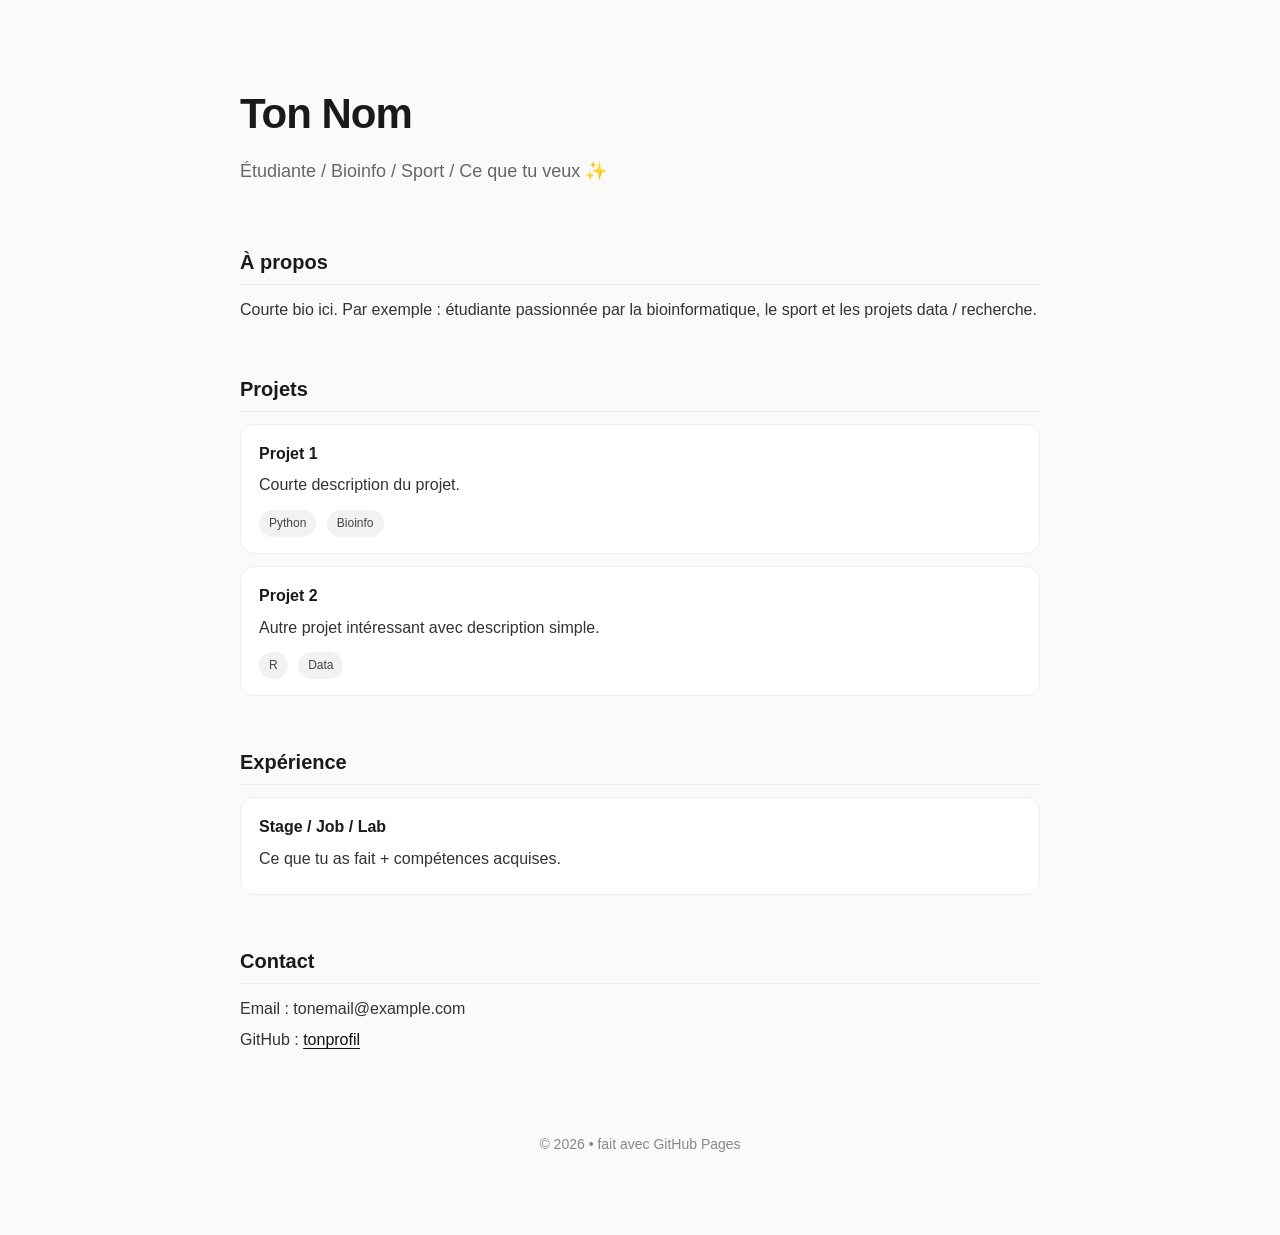
==== index.html @ edbd8e19 "start" ====
<!DOCTYPE html>
<html lang="fr">
<head>
  <meta charset="UTF-8" />
  <meta name="viewport" content="width=device-width, initial-scale=1.0"/>
  <title>Mon Portfolio</title>

  <style>
    body {
      margin: 0;
      font-family: -apple-system, BlinkMacSystemFont, "Helvetica Neue", Arial, sans-serif;
      background: #fafafa;
      color: #1a1a1a;
      line-height: 1.6;
    }

    .container {
      max-width: 800px;
      margin: 0 auto;
      padding: 80px 20px;
    }

    header {
      margin-bottom: 60px;
    }

    h1 {
      font-size: 42px;
      font-weight: 600;
      margin: 0;
      letter-spacing: -1px;
    }

    .subtitle {
      color: #666;
      margin-top: 10px;
      font-size: 18px;
    }

    section {
      margin-bottom: 50px;
    }

    h2 {
      font-size: 20px;
      font-weight: 600;
      margin-bottom: 12px;
      border-bottom: 1px solid #eee;
      padding-bottom: 6px;
    }

    p {
      margin: 6px 0;
      color: #333;
    }

    .card {
      background: white;
      border: 1px solid #eee;
      border-radius: 14px;
      padding: 16px 18px;
      margin-bottom: 12px;
    }

    .tag {
      display: inline-block;
      font-size: 12px;
      padding: 4px 10px;
      border-radius: 999px;
      background: #f2f2f2;
      margin-right: 6px;
      margin-top: 6px;
      color: #444;
    }

    a {
      color: #111;
      text-decoration: underline;
      text-underline-offset: 3px;
    }

    footer {
      margin-top: 80px;
      font-size: 14px;
      color: #888;
      text-align: center;
    }
  </style>
</head>

<body>
  <div class="container">

    <header>
      <h1>Ton Nom</h1>
      <div class="subtitle">Étudiante / Bioinfo / Sport / Ce que tu veux ✨</div>
    </header>

    <section>
      <h2>À propos</h2>
      <p>
        Courte bio ici. Par exemple : étudiante passionnée par la bioinformatique,
        le sport et les projets data / recherche.
      </p>
    </section>

    <section>
      <h2>Projets</h2>

      <div class="card">
        <strong>Projet 1</strong>
        <p>Courte description du projet.</p>
        <span class="tag">Python</span>
        <span class="tag">Bioinfo</span>
      </div>

      <div class="card">
        <strong>Projet 2</strong>
        <p>Autre projet intéressant avec description simple.</p>
        <span class="tag">R</span>
        <span class="tag">Data</span>
      </div>

    </section>

    <section>
      <h2>Expérience</h2>

      <div class="card">
        <strong>Stage / Job / Lab</strong>
        <p>Ce que tu as fait + compétences acquises.</p>
      </div>

    </section>

    <section>
      <h2>Contact</h2>
      <p>Email : tonemail@example.com</p>
      <p>
        GitHub :
        <a href="https://github.com/">tonprofil</a>
      </p>
    </section>

    <footer>
      © 2026 • fait avec GitHub Pages
    </footer>

  </div>
</body>
</html>
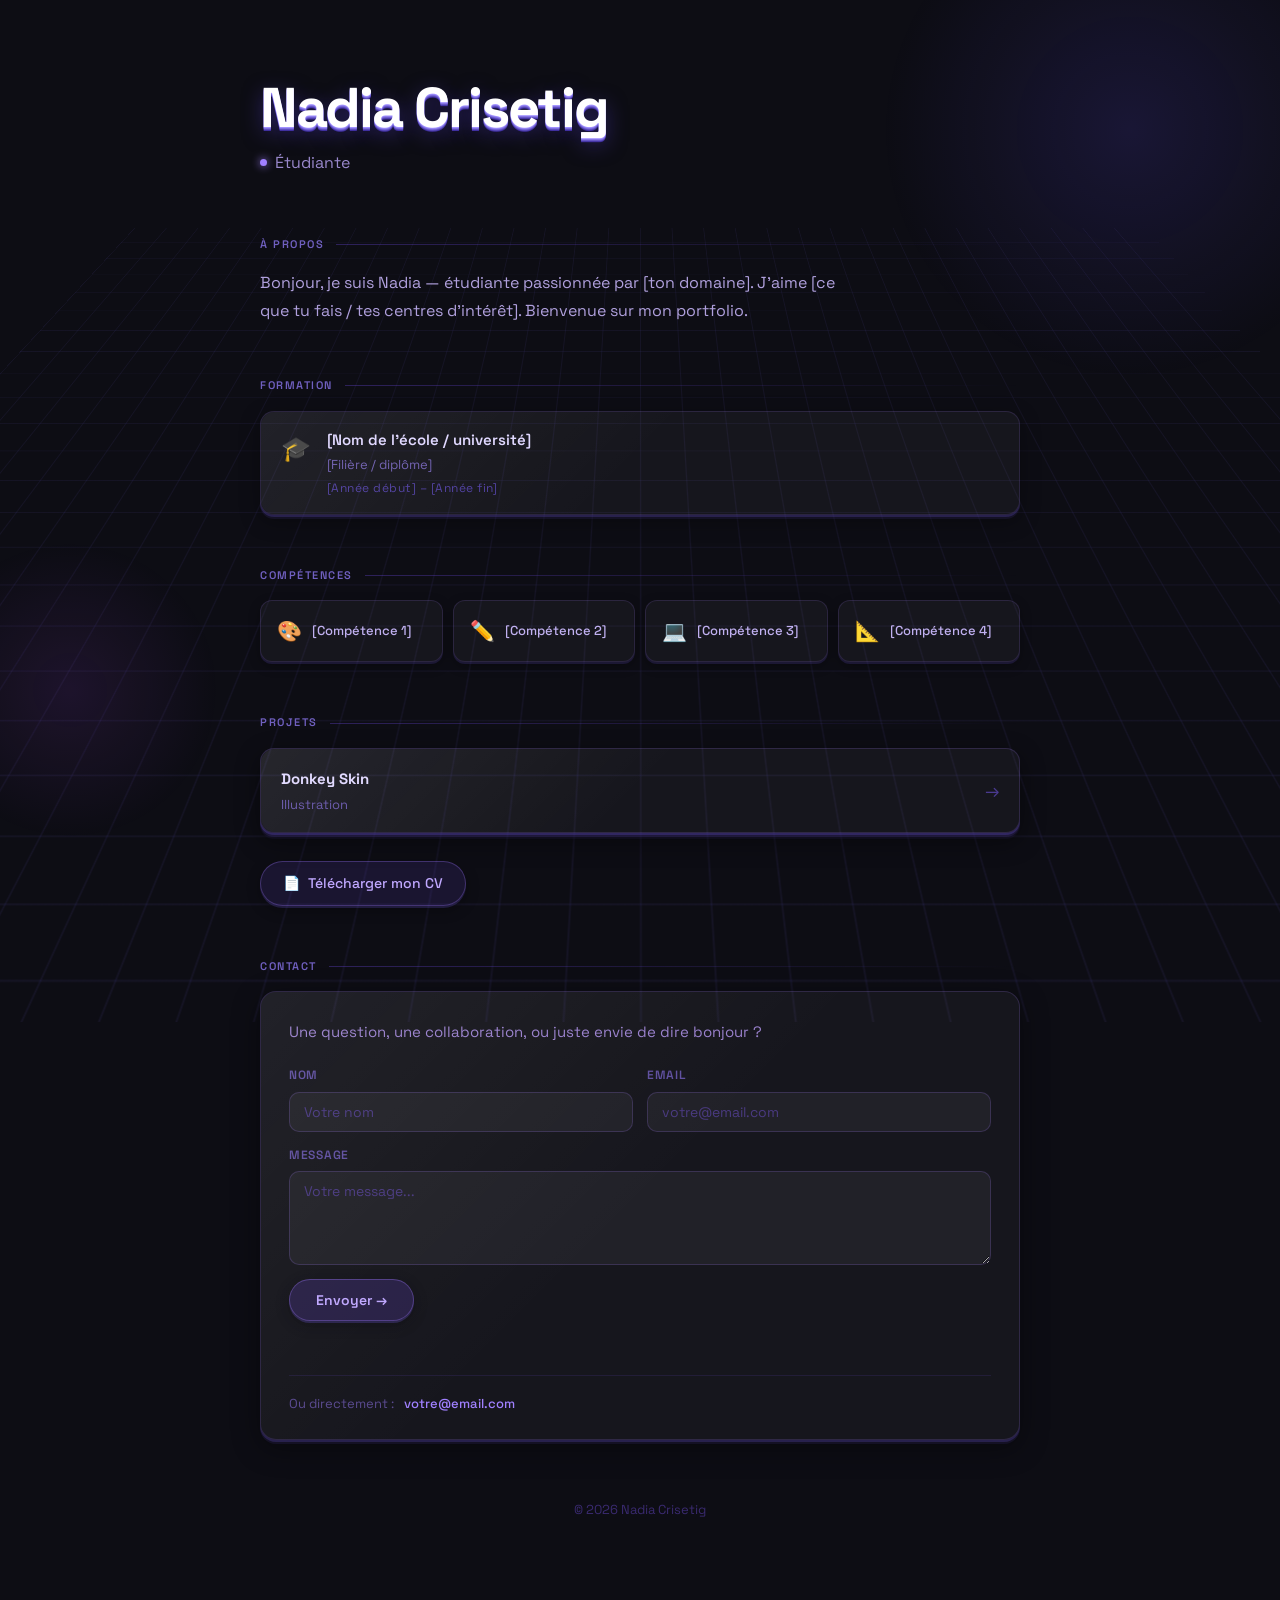
==== commit d29d1be1: "initial commit" ====
--- a/index.html
+++ b/index.html
@@ -1,151 +1,157 @@
-<!DOCTYPE html>
+<!doctype html>
 <html lang="fr">
 <head>
-  <meta charset="UTF-8" />
-  <meta name="viewport" content="width=device-width, initial-scale=1.0"/>
-  <title>Mon Portfolio</title>
+  <meta charset="utf-8">
+  <meta name="viewport" content="width=device-width,initial-scale=1">
+  <title>Nadia Crisetig</title>
+  <link rel="stylesheet" href="./homepage_style.css">
+  <link rel="preconnect" href="https://fonts.googleapis.com">
+  <link href="https://fonts.googleapis.com/css2?family=Space+Grotesk:wght@400;500;600;700&display=swap" rel="stylesheet">
+</head>
+<body>
+  <div class="grid-bg" aria-hidden="true"></div>
+  <div class="glow glow-1" aria-hidden="true"></div>
+  <div class="glow glow-2" aria-hidden="true"></div>
 
-  <style>
-    body {
-      margin: 0;
-      font-family: -apple-system, BlinkMacSystemFont, "Helvetica Neue", Arial, sans-serif;
-      background: #fafafa;
-      color: #1a1a1a;
-      line-height: 1.6;
-    }
-
-    .container {
-      max-width: 800px;
-      margin: 0 auto;
-      padding: 80px 20px;
-    }
-
-    header {
-      margin-bottom: 60px;
-    }
-
-    h1 {
-      font-size: 42px;
-      font-weight: 600;
-      margin: 0;
-      letter-spacing: -1px;
-    }
-
-    .subtitle {
-      color: #666;
-      margin-top: 10px;
-      font-size: 18px;
-    }
-
-    section {
-      margin-bottom: 50px;
-    }
-
-    h2 {
-      font-size: 20px;
-      font-weight: 600;
-      margin-bottom: 12px;
-      border-bottom: 1px solid #eee;
-      padding-bottom: 6px;
-    }
-
-    p {
-      margin: 6px 0;
-      color: #333;
-    }
-
-    .card {
-      background: white;
-      border: 1px solid #eee;
-      border-radius: 14px;
-      padding: 16px 18px;
-      margin-bottom: 12px;
-    }
-
-    .tag {
-      display: inline-block;
-      font-size: 12px;
-      padding: 4px 10px;
-      border-radius: 999px;
-      background: #f2f2f2;
-      margin-right: 6px;
-      margin-top: 6px;
-      color: #444;
-    }
-
-    a {
-      color: #111;
-      text-decoration: underline;
-      text-underline-offset: 3px;
-    }
-
-    footer {
-      margin-top: 80px;
-      font-size: 14px;
-      color: #888;
-      text-align: center;
-    }
-  </style>
-</head>
-
-<body>
   <div class="container">
 
+    <!-- ===== HEADER ===== -->
     <header>
-      <h1>Ton Nom</h1>
-      <div class="subtitle">Étudiante / Bioinfo / Sport / Ce que tu veux ✨</div>
+      <h1>Nadia Crisetig</h1>
+      <div class="subtitle">
+        <span class="dot"></span>
+        Étudiante
+      </div>
     </header>
 
+    <!-- ===== ABOUT ===== -->
     <section>
-      <h2>À propos</h2>
-      <p>
-        Courte bio ici. Par exemple : étudiante passionnée par la bioinformatique,
-        le sport et les projets data / recherche.
+      <div class="section-label">À propos</div>
+      <p class="about-text">
+        <!-- FILL IN: Short bio about Nadia, 2–3 sentences. -->
+        Bonjour, je suis Nadia — étudiante passionnée par [ton domaine]. J'aime [ce que tu fais / tes centres d'intérêt]. Bienvenue sur mon portfolio.
       </p>
     </section>
 
+    <!-- ===== EDUCATION ===== -->
     <section>
-      <h2>Projets</h2>
+      <div class="section-label">Formation</div>
+      <div class="edu-card">
+        <div class="edu-icon">🎓</div>
+        <div class="edu-info">
+          <!-- FILL IN: School name, degree, years -->
+          <strong>[Nom de l'école / université]</strong>
+          <span>[Filière / diplôme]</span>
+          <span class="edu-years">[Année début] – [Année fin]</span>
+        </div>
+      </div>
+      <!-- Duplicate the edu-card block above to add more entries -->
+    </section>
 
-      <div class="card">
-        <strong>Projet 1</strong>
-        <p>Courte description du projet.</p>
-        <span class="tag">Python</span>
-        <span class="tag">Bioinfo</span>
+    <!-- ===== SKILLS ===== -->
+    <section>
+      <div class="section-label">Compétences</div>
+      <div class="skills-grid">
+        <!-- FILL IN: Replace or add skill cards as needed -->
+        <div class="skill-card">
+          <span class="skill-icon">🎨</span>
+          <span class="skill-name">[Compétence 1]</span>
+        </div>
+        <div class="skill-card">
+          <span class="skill-icon">✏️</span>
+          <span class="skill-name">[Compétence 2]</span>
+        </div>
+        <div class="skill-card">
+          <span class="skill-icon">💻</span>
+          <span class="skill-name">[Compétence 3]</span>
+        </div>
+        <div class="skill-card">
+          <span class="skill-icon">📐</span>
+          <span class="skill-name">[Compétence 4]</span>
+        </div>
+      </div>
+    </section>
+
+    <!-- ===== PROJECTS ===== -->
+    <section>
+      <div class="section-label">Projets</div>
+      <div id="projects-list">
+
+        <!-- PROJECT CARD — duplicate this block for each project in your folder -->
+        <div class="card">
+          <a href="./projects/donkey-skin/index.html"><strong>Donkey Skin</strong></a>
+          <p>Illustration <!-- FILL IN: short description --></p>
+          <span class="arrow">→</span>
+        </div>
+
+        <!-- FILL IN: Add one card per project folder, e.g.:
+        <div class="card">
+          <a href="./projects/your-project/index.html"><strong>Nom du projet</strong></a>
+          <p>Courte description du projet</p>
+          <span class="arrow">→</span>
+        </div>
+        -->
+
       </div>
 
-      <div class="card">
-        <strong>Projet 2</strong>
-        <p>Autre projet intéressant avec description simple.</p>
-        <span class="tag">R</span>
-        <span class="tag">Data</span>
-      </div>
-
+      <!-- CV download button -->
+      <a class="cv-btn" href="./cv.pdf" download>
+        <span>📄</span> Télécharger mon CV
+      </a>
+      <!-- FILL IN: Put your CV file at the root of the project and name it cv.pdf -->
     </section>
 
-    <section>
-      <h2>Expérience</h2>
-
-      <div class="card">
-        <strong>Stage / Job / Lab</strong>
-        <p>Ce que tu as fait + compétences acquises.</p>
+    <!-- ===== CONTACT ===== -->
+    <section id="contact">
+      <div class="section-label">Contact</div>
+      <div class="contact-card">
+        <p class="contact-intro">Une question, une collaboration, ou juste envie de dire bonjour ?</p>
+        <form class="contact-form" onsubmit="handleContact(event)">
+          <div class="form-row">
+            <div class="form-group">
+              <label for="name">Nom</label>
+              <input type="text" id="name" placeholder="Votre nom" required>
+            </div>
+            <div class="form-group">
+              <label for="email">Email</label>
+              <input type="email" id="email" placeholder="votre@email.com" required>
+            </div>
+          </div>
+          <div class="form-group">
+            <label for="message">Message</label>
+            <textarea id="message" rows="4" placeholder="Votre message..." required></textarea>
+          </div>
+          <button type="submit" class="submit-btn">Envoyer →</button>
+          <p class="form-note" id="form-feedback"></p>
+        </form>
+        <div class="contact-direct">
+          <span>Ou directement :</span>
+          <!-- FILL IN: Replace with Nadia's actual email -->
+          <a href="mailto:votre@email.com" class="email-link">votre@email.com</a>
+        </div>
       </div>
-
-    </section>
-
-    <section>
-      <h2>Contact</h2>
-      <p>Email : tonemail@example.com</p>
-      <p>
-        GitHub :
-        <a href="https://github.com/">tonprofil</a>
-      </p>
     </section>
 
     <footer>
-      © 2026 • fait avec GitHub Pages
+      © <span id="year"></span> Nadia Crisetig
     </footer>
 
   </div>
+
+  <script>
+    document.getElementById('year').textContent = new Date().getFullYear();
+
+    function handleContact(e) {
+      e.preventDefault();
+      const feedback = document.getElementById('form-feedback');
+      const email = 'votre@email.com'; // FILL IN: same email as above
+      const name = document.getElementById('name').value;
+      const msg = document.getElementById('message').value;
+      const subject = encodeURIComponent('Message depuis le portfolio – ' + name);
+      const body = encodeURIComponent(msg + '\n\nEnvoyé par : ' + name + ' (' + document.getElementById('email').value + ')');
+      window.location.href = 'mailto:' + email + '?subject=' + subject + '&body=' + body;
+      feedback.textContent = '✓ Ouverture de votre client mail…';
+    }
+  </script>
 </body>
-</html>
+</html>
--- a/homepage_style.css
+++ b/homepage_style.css
@@ -0,0 +1,509 @@
+/* ===== Base ===== */
+*, *::before, *::after {
+  box-sizing: border-box;
+}
+
+body {
+  margin: 0;
+  font-family: 'Space Grotesk', -apple-system, BlinkMacSystemFont, "Helvetica Neue", Arial, sans-serif;
+  background-color: #0d0d14;
+  color: #f0eeff;
+  line-height: 1.6;
+  min-height: 100vh;
+  overflow-x: hidden;
+}
+
+/* ===== 3D Background Grid ===== */
+.grid-bg {
+  position: fixed;
+  inset: 0;
+  background-image:
+    linear-gradient(rgba(120, 100, 255, 0.07) 1px, transparent 1px),
+    linear-gradient(90deg, rgba(120, 100, 255, 0.07) 1px, transparent 1px);
+  background-size: 40px 40px;
+  transform: perspective(600px) rotateX(30deg) scale(1.5);
+  transform-origin: center 80%;
+  pointer-events: none;
+  z-index: 0;
+}
+
+/* ===== Ambient Glows ===== */
+.glow {
+  position: fixed;
+  border-radius: 50%;
+  pointer-events: none;
+  z-index: 0;
+}
+
+.glow-1 {
+  width: 500px;
+  height: 500px;
+  background: radial-gradient(circle, rgba(100, 80, 255, 0.14) 0%, transparent 70%);
+  top: -120px;
+  right: -100px;
+}
+
+.glow-2 {
+  width: 300px;
+  height: 300px;
+  background: radial-gradient(circle, rgba(180, 80, 255, 0.10) 0%, transparent 70%);
+  bottom: 60px;
+  left: -80px;
+}
+
+/* ===== Layout ===== */
+.container {
+  position: relative;
+  z-index: 1;
+  max-width: 800px;
+  margin: 0 auto;
+  padding: 80px 20px 60px;
+}
+
+/* ===== Header ===== */
+header {
+  margin-bottom: 60px;
+}
+
+h1 {
+  font-size: 56px;
+  font-weight: 700;
+  letter-spacing: -2px;
+  margin: 0;
+  line-height: 1;
+  color: #ffffff;
+  text-shadow:
+    0 1px 0 #a090ff,
+    0 2px 0 #8070e0,
+    0 3px 0 #6050c0,
+    0 4px 0 #4030a0,
+    0 6px 20px rgba(80, 60, 200, 0.5);
+}
+
+.subtitle {
+  margin-top: 14px;
+  font-size: 16px;
+  font-weight: 400;
+  color: #9988cc;
+  display: flex;
+  align-items: center;
+  gap: 8px;
+}
+
+.dot {
+  display: inline-block;
+  width: 7px;
+  height: 7px;
+  border-radius: 50%;
+  background: #a080ff;
+  box-shadow: 0 0 8px #a080ff;
+  animation: blink 2s ease-in-out infinite;
+  flex-shrink: 0;
+}
+
+@keyframes blink {
+  0%, 100% { opacity: 1; }
+  50% { opacity: 0.25; }
+}
+
+/* ===== Sections ===== */
+section {
+  margin-bottom: 52px;
+}
+
+.section-label {
+  font-size: 11px;
+  font-weight: 600;
+  letter-spacing: 0.14em;
+  text-transform: uppercase;
+  color: #7060c0;
+  margin-bottom: 16px;
+  display: flex;
+  align-items: center;
+  gap: 12px;
+}
+
+.section-label::after {
+  content: '';
+  flex: 1;
+  height: 1px;
+  background: linear-gradient(90deg, rgba(120, 80, 255, 0.3), transparent);
+}
+
+/* ===== About ===== */
+.about-text {
+  font-size: 16px;
+  color: #b0a0dd;
+  line-height: 1.75;
+  margin: 0;
+  max-width: 600px;
+}
+
+/* ===== Education ===== */
+.edu-card {
+  display: flex;
+  align-items: flex-start;
+  gap: 16px;
+  background: rgba(255,255,255,0.04);
+  border: 1px solid rgba(160,120,255,0.15);
+  border-radius: 14px;
+  padding: 16px 20px;
+  margin-bottom: 10px;
+  box-shadow:
+    0 2px 0 rgba(100,80,200,0.25),
+    0 4px 0 rgba(80,60,160,0.15),
+    0 6px 20px rgba(0,0,0,0.35);
+}
+
+.edu-card::before {
+  content: '';
+  position: absolute;
+  inset: 0;
+  border-radius: 14px;
+  background: linear-gradient(135deg, rgba(255,255,255,0.05) 0%, transparent 50%);
+  pointer-events: none;
+}
+
+.edu-card {
+  position: relative;
+}
+
+.edu-icon {
+  font-size: 24px;
+  flex-shrink: 0;
+  margin-top: 2px;
+}
+
+.edu-info {
+  display: flex;
+  flex-direction: column;
+  gap: 3px;
+}
+
+.edu-info strong {
+  font-size: 15px;
+  font-weight: 600;
+  color: #e0d8ff;
+}
+
+.edu-info span {
+  font-size: 13px;
+  color: #7060b0;
+}
+
+.edu-years {
+  font-size: 12px !important;
+  color: #5040a0 !important;
+  letter-spacing: 0.04em;
+}
+
+/* ===== Skills ===== */
+.skills-grid {
+  display: grid;
+  grid-template-columns: repeat(auto-fill, minmax(160px, 1fr));
+  gap: 10px;
+}
+
+.skill-card {
+  background: rgba(255,255,255,0.04);
+  border: 1px solid rgba(160,120,255,0.15);
+  border-radius: 12px;
+  padding: 14px 16px;
+  display: flex;
+  align-items: center;
+  gap: 10px;
+  box-shadow:
+    0 2px 0 rgba(100,80,200,0.2),
+    0 4px 12px rgba(0,0,0,0.3);
+  transition: transform 0.15s ease, border-color 0.15s ease;
+}
+
+.skill-card:hover {
+  transform: translateY(-3px);
+  border-color: rgba(160,120,255,0.35);
+}
+
+.skill-icon {
+  font-size: 20px;
+  flex-shrink: 0;
+}
+
+.skill-name {
+  font-size: 13px;
+  font-weight: 500;
+  color: #c0b0f0;
+}
+
+/* ===== Project Cards ===== */
+.card {
+  position: relative;
+  background: rgba(255,255,255,0.04);
+  border: 1px solid rgba(160,120,255,0.18);
+  border-radius: 14px;
+  padding: 18px 52px 18px 20px;
+  margin-bottom: 12px;
+  cursor: pointer;
+  transition:
+    transform 0.18s cubic-bezier(.2,.8,.4,1),
+    box-shadow 0.18s ease,
+    border-color 0.18s ease;
+  box-shadow:
+    0 2px 0 rgba(100,80,200,0.3),
+    0 4px 0 rgba(80,60,160,0.2),
+    0 6px 0 rgba(60,40,120,0.12),
+    0 8px 24px rgba(0,0,0,0.45);
+}
+
+.card::before {
+  content: '';
+  position: absolute;
+  inset: 0;
+  border-radius: 14px;
+  background: linear-gradient(135deg, rgba(255,255,255,0.07) 0%, transparent 50%);
+  pointer-events: none;
+}
+
+.card:hover {
+  transform: translateY(-5px) scale(1.01);
+  border-color: rgba(160,120,255,0.4);
+  box-shadow:
+    0 4px 0 rgba(100,80,200,0.35),
+    0 7px 0 rgba(80,60,160,0.25),
+    0 10px 0 rgba(60,40,120,0.15),
+    0 16px 36px rgba(80,60,200,0.35);
+}
+
+.card a {
+  font-size: 15px;
+  font-weight: 600;
+  color: #e0d8ff;
+  text-decoration: none;
+  display: block;
+  margin-bottom: 4px;
+  transition: color 0.15s;
+}
+
+.card:hover a {
+  color: #ffffff;
+}
+
+.card p {
+  font-size: 13px;
+  color: #6655aa;
+  margin: 0;
+  line-height: 1.5;
+}
+
+.arrow {
+  position: absolute;
+  right: 20px;
+  top: 50%;
+  transform: translateY(-50%);
+  color: #4a3a90;
+  font-size: 18px;
+  transition: color 0.15s ease, right 0.18s ease;
+}
+
+.card:hover .arrow {
+  color: #a080ff;
+  right: 15px;
+}
+
+/* ===== CV Button ===== */
+.cv-btn {
+  display: inline-flex;
+  align-items: center;
+  gap: 8px;
+  margin-top: 16px;
+  padding: 10px 22px;
+  background: rgba(120,80,255,0.12);
+  border: 1px solid rgba(160,120,255,0.3);
+  border-radius: 999px;
+  color: #c0a8ff;
+  font-size: 14px;
+  font-weight: 500;
+  text-decoration: none;
+  transition: background 0.15s ease, border-color 0.15s ease, transform 0.15s ease;
+  box-shadow: 0 2px 0 rgba(100,80,200,0.25), 0 4px 14px rgba(0,0,0,0.3);
+}
+
+.cv-btn:hover {
+  background: rgba(120,80,255,0.22);
+  border-color: rgba(160,120,255,0.5);
+  color: #e0d0ff;
+  transform: translateY(-2px);
+}
+
+/* ===== Contact ===== */
+.contact-card {
+  background: rgba(255,255,255,0.04);
+  border: 1px solid rgba(160,120,255,0.18);
+  border-radius: 16px;
+  padding: 28px 28px 24px;
+  box-shadow:
+    0 2px 0 rgba(100,80,200,0.25),
+    0 4px 0 rgba(80,60,160,0.15),
+    0 8px 28px rgba(0,0,0,0.4);
+  position: relative;
+  overflow: hidden;
+}
+
+.contact-card::before {
+  content: '';
+  position: absolute;
+  inset: 0;
+  background: linear-gradient(135deg, rgba(255,255,255,0.05) 0%, transparent 50%);
+  pointer-events: none;
+}
+
+.contact-intro {
+  font-size: 15px;
+  color: #9980cc;
+  margin: 0 0 22px;
+}
+
+.contact-form {
+  display: flex;
+  flex-direction: column;
+  gap: 14px;
+}
+
+.form-row {
+  display: grid;
+  grid-template-columns: 1fr 1fr;
+  gap: 14px;
+}
+
+.form-group {
+  display: flex;
+  flex-direction: column;
+  gap: 6px;
+}
+
+.form-group label {
+  font-size: 12px;
+  font-weight: 600;
+  letter-spacing: 0.06em;
+  text-transform: uppercase;
+  color: #6050a0;
+}
+
+.form-group input,
+.form-group textarea {
+  background: rgba(255,255,255,0.05);
+  border: 1px solid rgba(160,120,255,0.2);
+  border-radius: 10px;
+  padding: 10px 14px;
+  color: #e0d8ff;
+  font-family: inherit;
+  font-size: 14px;
+  outline: none;
+  transition: border-color 0.15s ease, background 0.15s ease;
+  resize: vertical;
+}
+
+.form-group input::placeholder,
+.form-group textarea::placeholder {
+  color: #4a3a80;
+}
+
+.form-group input:focus,
+.form-group textarea:focus {
+  border-color: rgba(160,120,255,0.5);
+  background: rgba(255,255,255,0.07);
+}
+
+.submit-btn {
+  align-self: flex-start;
+  padding: 11px 26px;
+  background: rgba(120,80,255,0.18);
+  border: 1px solid rgba(160,120,255,0.35);
+  border-radius: 999px;
+  color: #c0a8ff;
+  font-family: inherit;
+  font-size: 14px;
+  font-weight: 600;
+  cursor: pointer;
+  transition: background 0.15s ease, transform 0.15s ease, color 0.15s ease;
+  box-shadow: 0 2px 0 rgba(100,80,200,0.3), 0 4px 14px rgba(0,0,0,0.3);
+}
+
+.submit-btn:hover {
+  background: rgba(120,80,255,0.3);
+  color: #e0d0ff;
+  transform: translateY(-2px);
+}
+
+.submit-btn:active {
+  transform: translateY(0);
+}
+
+.form-note {
+  font-size: 13px;
+  color: #7060c0;
+  margin: 0;
+  min-height: 20px;
+}
+
+.contact-direct {
+  margin-top: 20px;
+  padding-top: 18px;
+  border-top: 1px solid rgba(120,80,255,0.12);
+  font-size: 13px;
+  color: #5a4a90;
+  display: flex;
+  align-items: center;
+  gap: 10px;
+}
+
+.email-link {
+  color: #a080ff;
+  text-decoration: none;
+  font-weight: 500;
+  transition: color 0.15s;
+}
+
+.email-link:hover {
+  color: #c0a8ff;
+}
+
+/* ===== Tags ===== */
+.tag {
+  display: inline-block;
+  font-size: 11px;
+  font-weight: 500;
+  padding: 3px 10px;
+  border-radius: 999px;
+  background: rgba(120,80,255,0.15);
+  color: #9070dd;
+  border: 1px solid rgba(120,80,255,0.2);
+  margin-right: 6px;
+  margin-top: 6px;
+}
+
+/* ===== Links ===== */
+a {
+  color: #a080ff;
+  text-decoration: underline;
+  text-underline-offset: 3px;
+}
+
+a:hover {
+  color: #c0a8ff;
+}
+
+/* ===== Footer ===== */
+footer {
+  text-align: center;
+  margin-top: 60px;
+  font-size: 13px;
+  color: #3a2a70;
+  padding-bottom: 40px;
+}
+
+/* ===== Responsive ===== */
+@media (max-width: 560px) {
+  h1 { font-size: 38px; }
+  .form-row { grid-template-columns: 1fr; }
+  .contact-card { padding: 20px 16px; }
+}
